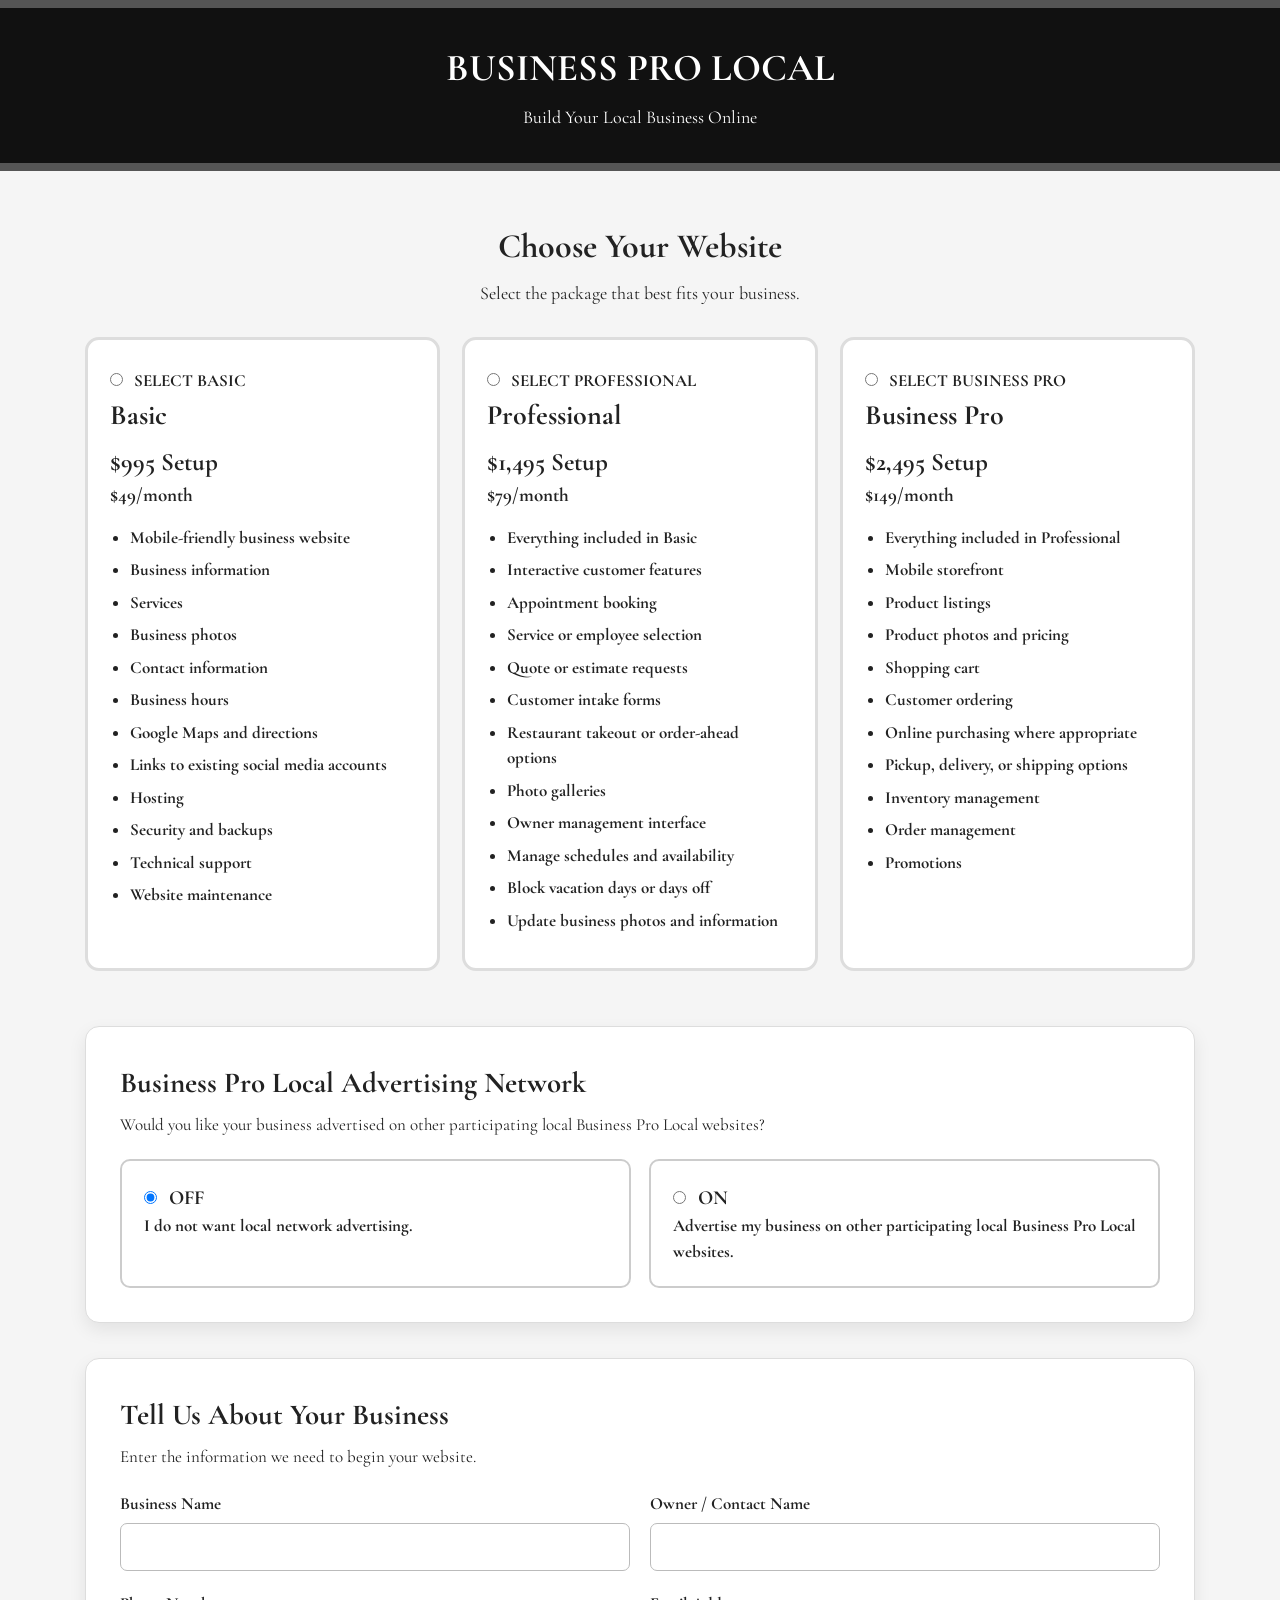
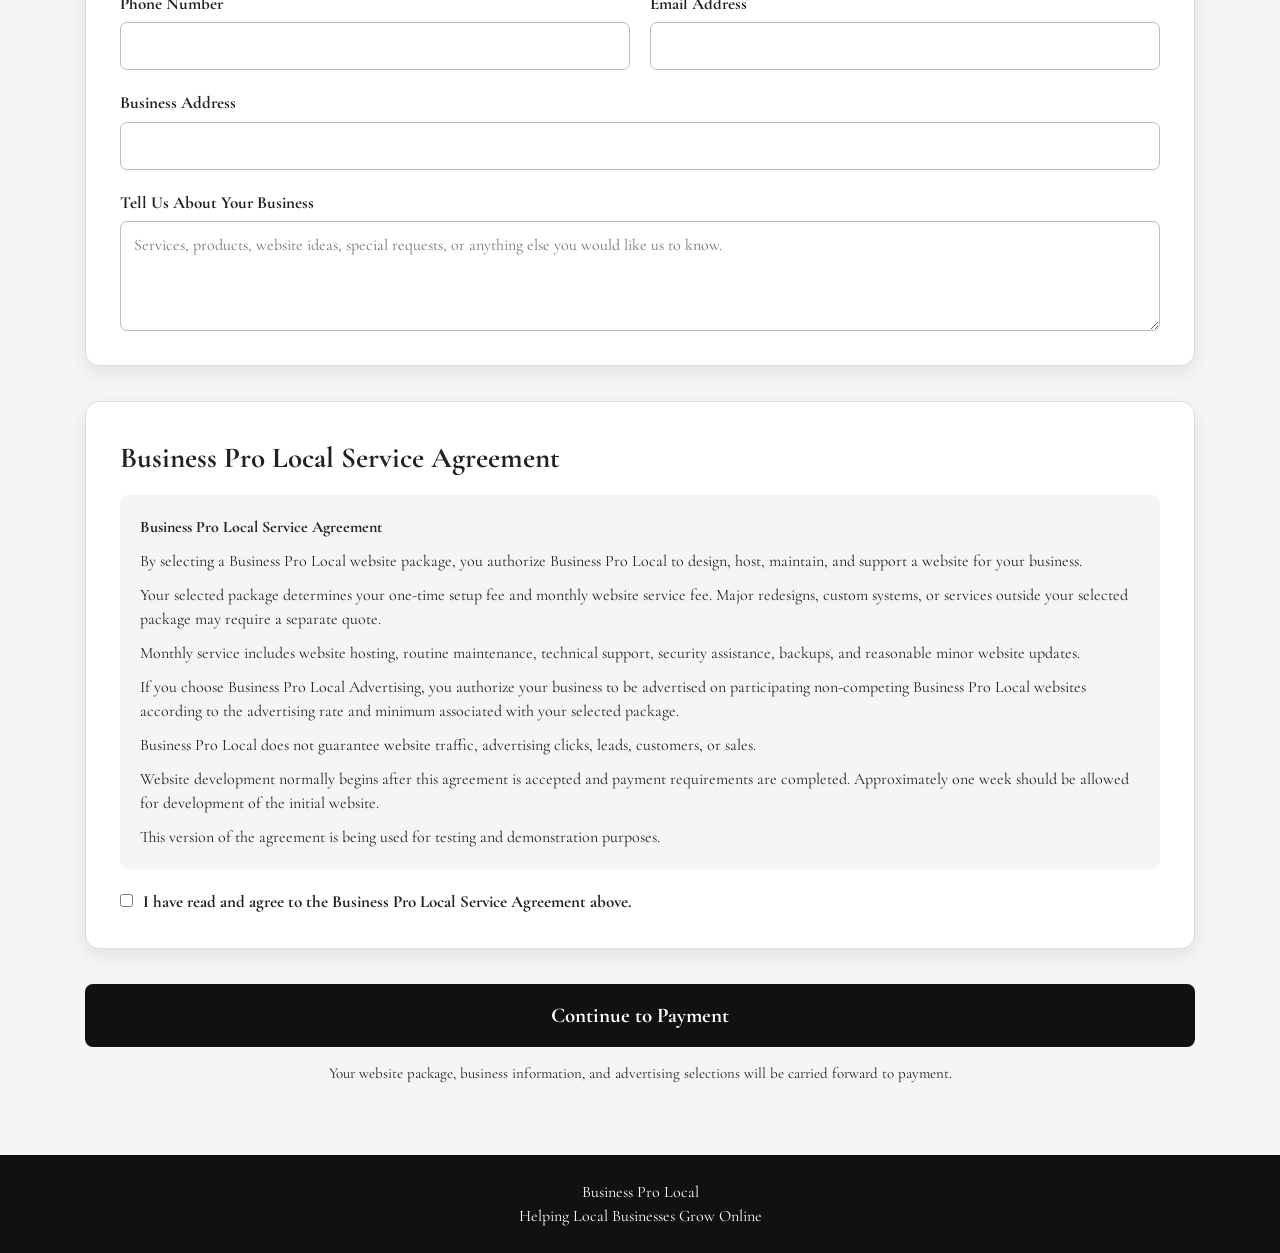
==== join.html @ d3c9e93b "Add files via upload" ====
<!DOCTYPE html>
<html lang="en">

<head>

  <meta charset="UTF-8">

  <meta
    name="viewport"
    content="width=device-width, initial-scale=1.0"
  >

  <title>Join Business Pro Local</title>

  <link
    rel="preconnect"
    href="https://fonts.googleapis.com"
  >

  <link
    rel="preconnect"
    href="https://fonts.gstatic.com"
    crossorigin
  >

  <link
    href="https://fonts.googleapis.com/css2?family=Cormorant+Garamond:wght@600;700&display=swap"
    rel="stylesheet"
  >

  <style>

    * {
      box-sizing: border-box;
      margin: 0;
      padding: 0;
    }

    body {
      font-family:
        "Cormorant Garamond",
        Georgia,
        "Times New Roman",
        serif;

      background: #f5f5f5;
      color: #222;
      line-height: 1.5;
    }

    header {
      background: #111;
      color: white;
      text-align: center;
      padding: 32px 20px;
      border-top: 8px solid #555;
      border-bottom: 8px solid #555;
    }

    header h1 {
      font-size: 38px;
    }

    header p {
      margin-top: 7px;
      font-size: 18px;
    }

    main {
      width: 100%;
      max-width: 1150px;
      margin: 0 auto;
      padding: 50px 20px 70px;
    }

    .section-heading {
      text-align: center;
      margin-bottom: 30px;
    }

    .section-heading h2 {
      font-size: 34px;
      margin-bottom: 8px;
    }

    .section-heading p {
      font-size: 18px;
    }

    .plan-grid {
      display: grid;
      grid-template-columns: repeat(3, 1fr);
      gap: 22px;
      margin-bottom: 55px;
    }

    .plan-card {
      background: white;
      border: 3px solid #ddd;
      border-radius: 14px;
      padding: 28px 22px;
      cursor: pointer;

      transition:
        border-color 0.2s ease,
        transform 0.2s ease,
        box-shadow 0.2s ease;
    }

    .plan-card:hover {
      transform: translateY(-3px);
      border-color: #555;
    }

    .plan-card.selected {
      border-color: #111;

      box-shadow:
        0 8px 20px rgba(0, 0, 0, 0.15);
    }

    .plan-card input {
      width: auto;
      margin-right: 7px;
    }

    .plan-card h3 {
      font-size: 28px;
      margin-bottom: 8px;
    }

    .setup-price {
      font-size: 25px;
      font-weight: 700;
    }

    .monthly-price {
      font-size: 19px;
      font-weight: 700;
      margin-bottom: 14px;
    }

    .plan-card ul {
      padding-left: 20px;
      margin-top: 15px;
    }

    .plan-card li {
      margin-bottom: 7px;
    }

    .signup-section {
      background: white;
      padding: 34px;
      margin-bottom: 35px;
      border-radius: 14px;
      border: 1px solid #ddd;

      box-shadow:
        0 7px 18px rgba(0, 0, 0, 0.08);
    }

    .signup-section h2 {
      font-size: 29px;
      margin-bottom: 7px;
    }

    .signup-section > p {
      margin-bottom: 22px;
      font-size: 17px;
    }

    .advertising-choice {
      display: grid;
      grid-template-columns: repeat(2, 1fr);
      gap: 18px;
    }

    .advertising-option {
      display: block;
      padding: 22px;
      border: 2px solid #ccc;
      border-radius: 10px;
      cursor: pointer;
    }

    .advertising-option:hover {
      border-color: #555;
    }

    .advertising-option input {
      width: auto;
      margin-right: 8px;
    }

    .advertising-option strong {
      font-size: 20px;
    }

    .ad-details {
      display: none;
      margin-top: 25px;
      padding: 22px;
      background: #111;
      color: white;
      border-radius: 10px;
      border-left: 7px solid #555;
    }

    .ad-details.visible {
      display: block;
    }

    .ad-rate {
      color: white;
      font-size: 24px;
      font-weight: 700;
      margin: 8px 0;
    }

    .network-rules {
      margin-top: 15px;
      padding-left: 20px;
    }

    .network-rules li {
      margin-bottom: 6px;
    }

    .form-grid {
      display: grid;
      grid-template-columns: repeat(2, 1fr);
      gap: 20px;
    }

    .form-field {
      display: flex;
      flex-direction: column;
      gap: 6px;
    }

    .form-field.full-width {
      grid-column: 1 / -1;
    }

    label {
      font-weight: 700;
      font-size: 17px;
    }

    input,
    textarea {
      width: 100%;
      padding: 13px;
      border: 1px solid #bbb;
      border-radius: 7px;
      font-family: inherit;
      font-size: 16px;
    }

    textarea {
      min-height: 110px;
      resize: vertical;
    }

    .agreement-preview {
      background: #f5f5f5;
      padding: 20px;
      border-radius: 9px;
      margin-top: 15px;
    }

    .agreement-preview p {
      margin-bottom: 10px;
    }

    .agreement-preview p:last-child {
      margin-bottom: 0;
    }

    .agreement-checkbox {
      display: flex;
      align-items: flex-start;
      gap: 10px;
      margin-top: 20px;
    }

    .agreement-checkbox input {
      width: auto;
      margin-top: 5px;
    }

    .continue-button {
      display: block;
      width: 100%;
      padding: 16px 24px;
      background: #111;
      color: white;
      border: 3px solid #111;
      border-radius: 8px;
      font-family: inherit;
      font-size: 21px;
      font-weight: 700;
      cursor: pointer;
    }

    .continue-button:hover {
      background: white;
      color: #111;
    }

    .next-step-note {
      text-align: center;
      margin-top: 15px;
      font-size: 15px;
    }

    footer {
      background: #111;
      color: white;
      text-align: center;
      padding: 25px;
    }

    @media (max-width: 850px) {

      .plan-grid {
        grid-template-columns: 1fr;
      }

      .advertising-choice {
        grid-template-columns: 1fr;
      }

    }

    @media (max-width: 600px) {

      header h1 {
        font-size: 30px;
      }

      main {
        padding:
          35px 14px
          55px;
      }

      .signup-section {
        padding: 24px 18px;
      }

      .form-grid {
        grid-template-columns: 1fr;
      }

      .form-field.full-width {
        grid-column: auto;
      }

    }

  </style>

</head>


<body>


  <header>

    <h1>
      BUSINESS PRO LOCAL
    </h1>

    <p>
      Build Your Local Business Online
    </p>

  </header>


  <main>


    <section>

      <div class="section-heading">

        <h2>
          Choose Your Website
        </h2>

        <p>
          Select the package that best fits your business.
        </p>

      </div>


      <div class="plan-grid">


        <label
          class="plan-card"
          data-plan-card="basic"
        >

          <div>

            <input
              type="radio"
              name="website-plan"
              value="basic"
            >

            <strong>
              SELECT BASIC
            </strong>

          </div>

          <h3>
            Basic
          </h3>

          <p class="setup-price">
            $995 Setup
          </p>

          <p class="monthly-price">
            $49/month
          </p>

          <ul>

            <li>
              Mobile-friendly business website
            </li>

            <li>
              Business information
            </li>

            <li>
              Services
            </li>

            <li>
              Business photos
            </li>

            <li>
              Contact information
            </li>

            <li>
              Business hours
            </li>

            <li>
              Google Maps and directions
            </li>

            <li>
              Links to existing social media accounts
            </li>

            <li>
              Hosting
            </li>

            <li>
              Security and backups
            </li>

            <li>
              Technical support
            </li>

            <li>
              Website maintenance
            </li>

          </ul>

        </label>


        <label
          class="plan-card"
          data-plan-card="professional"
        >

          <div>

            <input
              type="radio"
              name="website-plan"
              value="professional"
            >

            <strong>
              SELECT PROFESSIONAL
            </strong>

          </div>

          <h3>
            Professional
          </h3>

          <p class="setup-price">
            $1,495 Setup
          </p>

          <p class="monthly-price">
            $79/month
          </p>

          <ul>

            <li>
              Everything included in Basic
            </li>

            <li>
              Interactive customer features
            </li>

            <li>
              Appointment booking
            </li>

            <li>
              Service or employee selection
            </li>

            <li>
              Quote or estimate requests
            </li>

            <li>
              Customer intake forms
            </li>

            <li>
              Restaurant takeout or order-ahead options
            </li>

            <li>
              Photo galleries
            </li>

            <li>
              Owner management interface
            </li>

            <li>
              Manage schedules and availability
            </li>

            <li>
              Block vacation days or days off
            </li>

            <li>
              Update business photos and information
            </li>

          </ul>

        </label>


        <label
          class="plan-card"
          data-plan-card="business-pro"
        >

          <div>

            <input
              type="radio"
              name="website-plan"
              value="business-pro"
            >

            <strong>
              SELECT BUSINESS PRO
            </strong>

          </div>

          <h3>
            Business Pro
          </h3>

          <p class="setup-price">
            $2,495 Setup
          </p>

          <p class="monthly-price">
            $149/month
          </p>

          <ul>

            <li>
              Everything included in Professional
            </li>

            <li>
              Mobile storefront
            </li>

            <li>
              Product listings
            </li>

            <li>
              Product photos and pricing
            </li>

            <li>
              Shopping cart
            </li>

            <li>
              Customer ordering
            </li>

            <li>
              Online purchasing where appropriate
            </li>

            <li>
              Pickup, delivery, or shipping options
            </li>

            <li>
              Inventory management
            </li>

            <li>
              Order management
            </li>

            <li>
              Promotions
            </li>

          </ul>

        </label>


      </div>

    </section>


    <section class="signup-section">

      <h2>
        Business Pro Local Advertising Network
      </h2>

      <p>
        Would you like your business advertised on other
        participating local Business Pro Local websites?
      </p>


      <div class="advertising-choice">


        <label class="advertising-option">

          <input
            type="radio"
            name="advertising"
            value="off"
            checked
          >

          <strong>
            OFF
          </strong>

          <p>
            I do not want local network advertising.
          </p>

        </label>


        <label class="advertising-option">

          <input
            type="radio"
            name="advertising"
            value="on"
          >

          <strong>
            ON
          </strong>

          <p>
            Advertise my business on other participating
            local Business Pro Local websites.
          </p>

        </label>


      </div>


      <div
        id="ad-details"
        class="ad-details"
      >

        <h3>
          Your Advertising Plan
        </h3>

        <p
          id="ad-rate"
          class="ad-rate"
        >
        </p>

        <p>
          Your advertisement will only appear on other
          participating local Business Pro Local websites.
        </p>

        <ul class="network-rules">

          <li>
            Local Business Pro Local network only
          </li>

          <li>
            Not Google Ads
          </li>

          <li>
            Not Facebook or social media advertising
          </li>

          <li>
            No direct competitor advertising
          </li>

          <li>
            You pay according to your selected
            Business Pro Local website package
          </li>

        </ul>

      </div>

    </section>


    <section class="signup-section">

      <h2>
        Tell Us About Your Business
      </h2>

      <p>
        Enter the information we need to begin your website.
      </p>


      <div class="form-grid">


        <div class="form-field">

          <label for="business-name">
            Business Name
          </label>

          <input
            type="text"
            id="business-name"
          >

        </div>


        <div class="form-field">

          <label for="owner-name">
            Owner / Contact Name
          </label>

          <input
            type="text"
            id="owner-name"
          >

        </div>


        <div class="form-field">

          <label for="business-phone">
            Phone Number
          </label>

          <input
            type="tel"
            id="business-phone"
          >

        </div>


        <div class="form-field">

          <label for="business-email">
            Email Address
          </label>

          <input
            type="email"
            id="business-email"
          >

        </div>


        <div class="form-field full-width">

          <label for="business-address">
            Business Address
          </label>

          <input
            type="text"
            id="business-address"
          >

        </div>


        <div class="form-field full-width">

          <label for="business-notes">
            Tell Us About Your Business
          </label>

          <textarea
            id="business-notes"
            placeholder="Services, products, website ideas, special requests, or anything else you would like us to know."
          ></textarea>

        </div>


      </div>

    </section>


    <section class="signup-section">

      <h2>
        Business Pro Local Service Agreement
      </h2>


      <div class="agreement-preview">

        <p>
          <strong>
            Business Pro Local Service Agreement
          </strong>
        </p>

        <p>
          By selecting a Business Pro Local website package,
          you authorize Business Pro Local to design, host,
          maintain, and support a website for your business.
        </p>

        <p>
          Your selected package determines your one-time setup fee
          and monthly website service fee. Major redesigns, custom
          systems, or services outside your selected package may
          require a separate quote.
        </p>

        <p>
          Monthly service includes website hosting, routine maintenance,
          technical support, security assistance, backups, and reasonable
          minor website updates.
        </p>

        <p>
          If you choose Business Pro Local Advertising, you authorize
          your business to be advertised on participating non-competing
          Business Pro Local websites according to the advertising rate
          and minimum associated with your selected package.
        </p>

        <p>
          Business Pro Local does not guarantee website traffic,
          advertising clicks, leads, customers, or sales.
        </p>

        <p>
          Website development normally begins after this agreement
          is accepted and payment requirements are completed.
          Approximately one week should be allowed for development
          of the initial website.
        </p>

        <p>
          This version of the agreement is being used for testing
          and demonstration purposes.
        </p>

      </div>


      <label class="agreement-checkbox">

        <input
          type="checkbox"
          id="agreement-ready"
        >

        <span>
          I have read and agree to the
          Business Pro Local Service Agreement above.
        </span>

      </label>

    </section>


    <button
      type="button"
      id="continue-button"
      class="continue-button"
    >
      Continue to Payment
    </button>


    <p class="next-step-note">
      Your website package, business information,
      and advertising selections will be carried forward to payment.
    </p>


  </main>


  <footer>

    <p>
      Business Pro Local
    </p>

    <p>
      Helping Local Businesses Grow Online
    </p>

  </footer>


  <script>

    const CHECKOUT_ENDPOINT =
      "https://village-barber-sms.onrender.com/create-checkout-session";


    const planRates = {

      basic: {
        clickRate: "$0.75 per click",
        minimum: "$25 monthly minimum"
      },

      professional: {
        clickRate: "$1.25 per click",
        minimum: "$50 monthly minimum"
      },

      "business-pro": {
        clickRate: "$2.00 per click",
        minimum: "$75 monthly minimum"
      }

    };


    const planInputs =
      document.querySelectorAll(
        'input[name="website-plan"]'
      );


    const planCards =
      document.querySelectorAll(
        "[data-plan-card]"
      );


    const advertisingInputs =
      document.querySelectorAll(
        'input[name="advertising"]'
      );


    const adDetails =
      document.getElementById(
        "ad-details"
      );


    const adRate =
      document.getElementById(
        "ad-rate"
      );


    const continueButton =
      document.getElementById(
        "continue-button"
      );


    let selectedPlan =
      "";


    function selectPlan(
      plan
    ) {

      if (!planRates[plan]) {
        return;
      }


      selectedPlan =
        plan;


      planInputs.forEach(
        input => {

          input.checked =
            input.value === plan;

        }
      );


      planCards.forEach(
        card => {

          card.classList.toggle(
            "selected",
            card.dataset.planCard === plan
          );

        }
      );


      updateAdvertisingRate();

    }


    function updateAdvertisingRate() {

      const selectedAdvertising =
        document.querySelector(
          'input[name="advertising"]:checked'
        );


      const advertisingOn =
        selectedAdvertising &&
        selectedAdvertising.value === "on";


      if (!advertisingOn) {

        adDetails.classList.remove(
          "visible"
        );

        return;

      }


      adDetails.classList.add(
        "visible"
      );


      if (!selectedPlan) {

        adRate.textContent =
          "Choose a website package to see your advertising rate.";

        return;

      }


      const rate =
        planRates[
          selectedPlan
        ];


      adRate.textContent =
        `${rate.clickRate} • ${rate.minimum}`;

    }


    planInputs.forEach(
      input => {

        input.addEventListener(
          "change",
          () => {

            selectPlan(
              input.value
            );

          }
        );

      }
    );


    advertisingInputs.forEach(
      input => {

        input.addEventListener(
          "change",
          updateAdvertisingRate
        );

      }
    );


    const params =
      new URLSearchParams(
        window.location.search
      );


    const requestedPlan =
      params.get(
        "plan"
      );


    if (
      requestedPlan &&
      planRates[
        requestedPlan
      ]
    ) {

      selectPlan(
        requestedPlan
      );

    }


    const paymentStatus =
      params.get(
        "payment"
      );


    if (paymentStatus === "success") {

      window.setTimeout(
        () => {

          alert(
            "Payment completed successfully. Thank you for joining Business Pro Local."
          );

        },
        300
      );

    }


    if (paymentStatus === "cancelled") {

      window.setTimeout(
        () => {

          alert(
            "Payment was cancelled. Your information has not been charged."
          );

        },
        300
      );

    }


    continueButton.addEventListener(
      "click",
      async () => {

        const businessName =
          document.getElementById(
            "business-name"
          ).value.trim();


        const ownerName =
          document.getElementById(
            "owner-name"
          ).value.trim();


        const phone =
          document.getElementById(
            "business-phone"
          ).value.trim();


        const email =
          document.getElementById(
            "business-email"
          ).value.trim();


        const businessAddress =
          document.getElementById(
            "business-address"
          ).value.trim();


        const businessNotes =
          document.getElementById(
            "business-notes"
          ).value.trim();


        const selectedAdvertising =
          document.querySelector(
            'input[name="advertising"]:checked'
          );


        const advertising =
          selectedAdvertising
            ? selectedAdvertising.value
            : "off";


        const agreementReady =
          document.getElementById(
            "agreement-ready"
          ).checked;


        if (!selectedPlan) {

          alert(
            "Please choose a website package."
          );

          return;

        }


        if (
          !businessName ||
          !ownerName ||
          !phone ||
          !email
        ) {

          alert(
            "Please complete your business name, contact name, phone number, and email address."
          );

          return;

        }


        if (!agreementReady) {

          alert(
            "Please read and agree to the Business Pro Local Service Agreement."
          );

          return;

        }


        continueButton.disabled =
          true;

        continueButton.textContent =
          "Opening Secure Payment...";


        try {

          const response =
            await fetch(
              CHECKOUT_ENDPOINT,
              {

                method: "POST",

                headers: {
                  "Content-Type": "application/json"
                },

                body:
                  JSON.stringify({
                    plan: selectedPlan,
                    advertising,
                    businessName,
                    ownerName,
                    phone,
                    email,
                    businessAddress,
                    businessNotes
                  })

              }
            );


          const result =
            await response.json();


          if (
            !response.ok ||
            !result.success ||
            !result.url
          ) {

            throw new Error(
              result.error ||
              "Stripe checkout could not be started."
            );

          }


          window.location.href =
            result.url;


        } catch (error) {

          console.error(
            "Checkout error:",
            error
          );


          alert(
            error.message ||
            "Payment could not be started. Please try again."
          );


          continueButton.disabled =
            false;

          continueButton.textContent =
            "Continue to Payment";

        }

      }
    );

  </script>


</body>

</html>
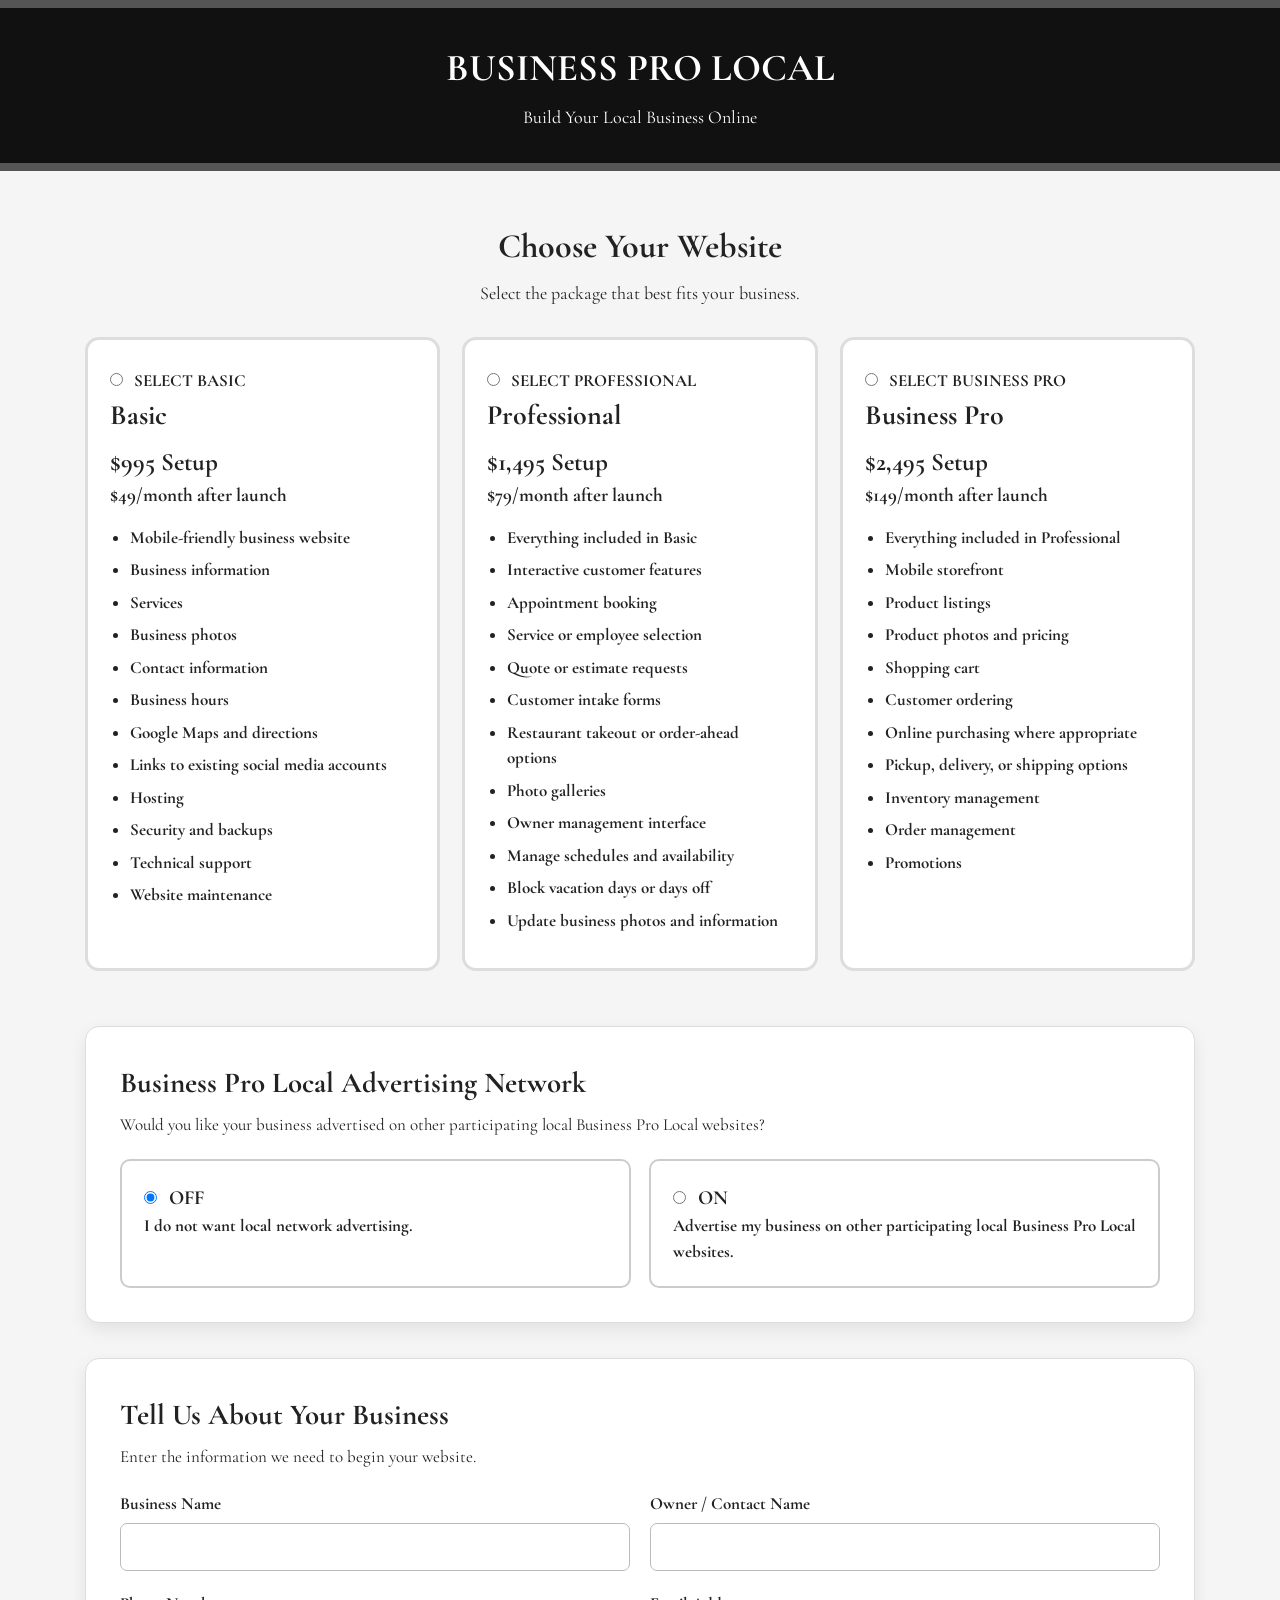
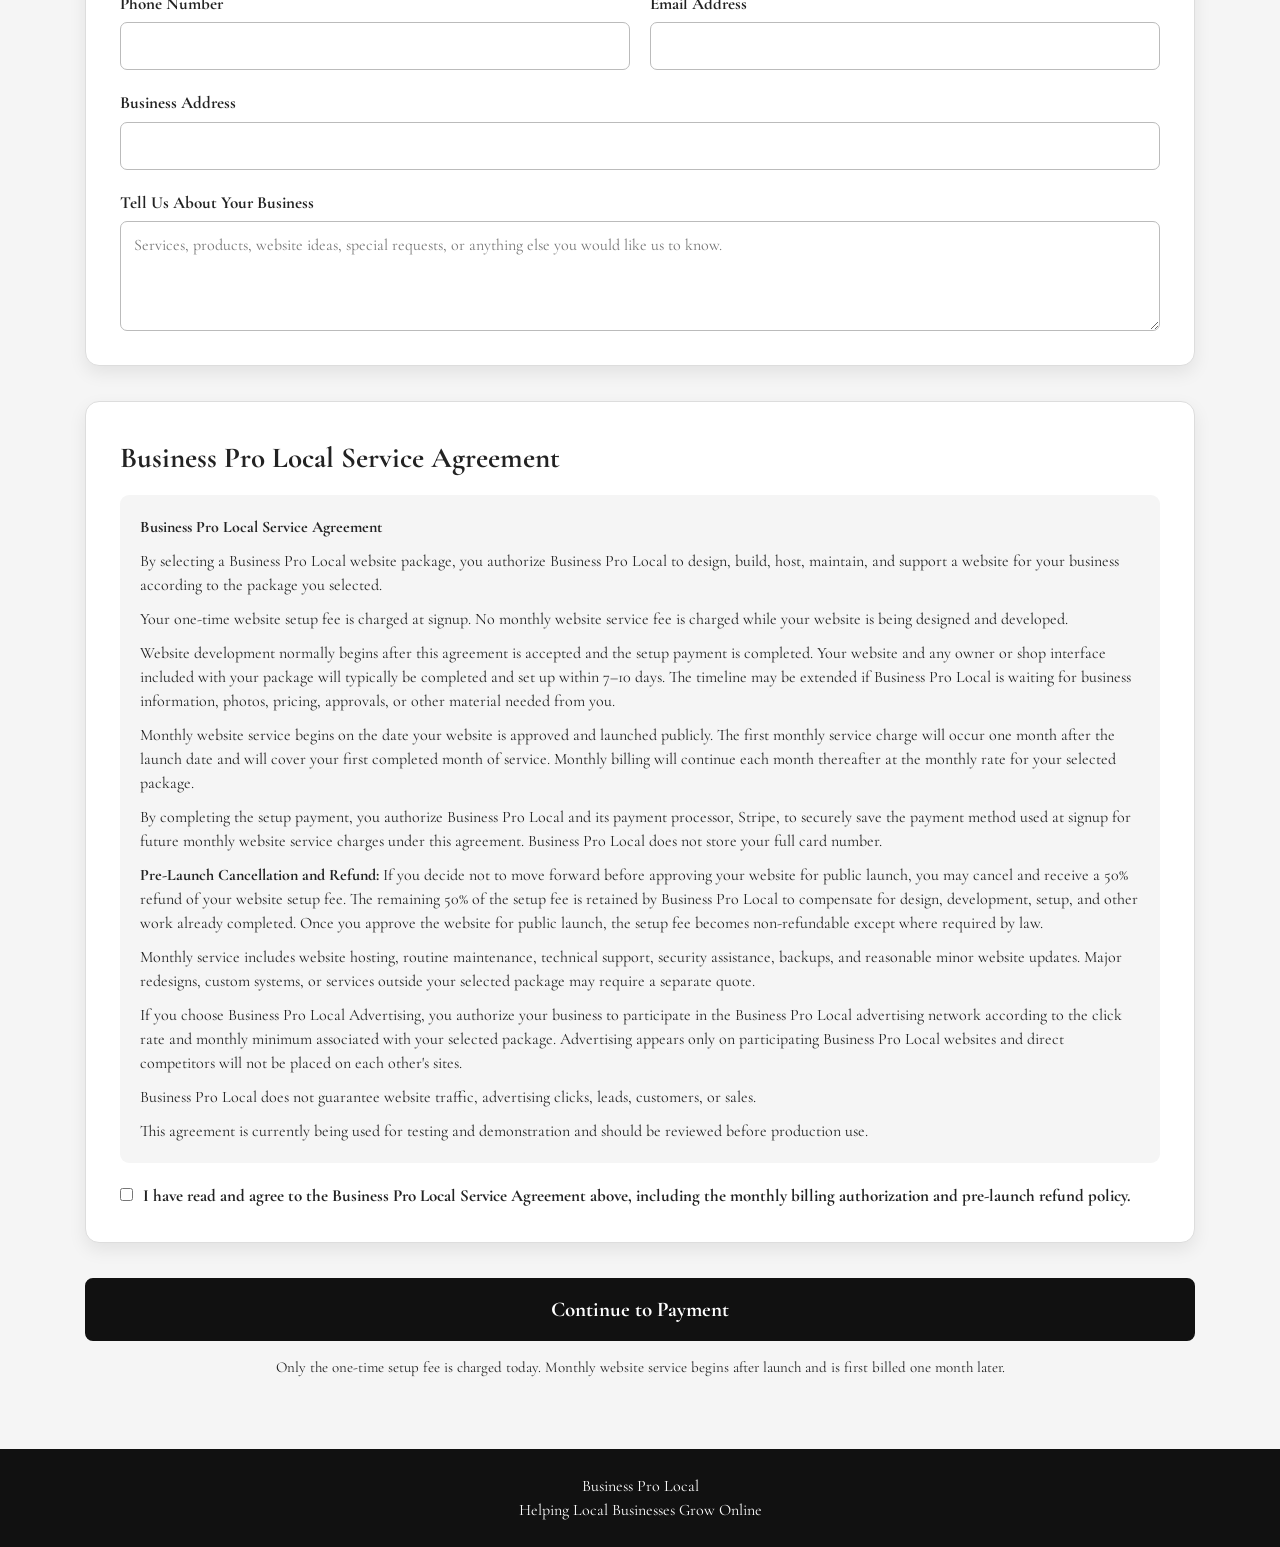
==== commit 0d24d005: "Update print statement from 'Hello' to 'Goodbye'" ====
--- a/join.html
+++ b/join.html
@@ -430,7 +430,7 @@
           </p>
 
           <p class="monthly-price">
-            $49/month
+            $49/month after launch
           </p>
 
           <ul>
@@ -516,7 +516,7 @@
           </p>
 
           <p class="monthly-price">
-            $79/month
+            $79/month after launch
           </p>
 
           <ul>
@@ -602,7 +602,7 @@
           </p>
 
           <p class="monthly-price">
-            $149/month
+            $149/month after launch
           </p>
 
           <ul>
@@ -889,28 +889,71 @@
 
         <p>
           By selecting a Business Pro Local website package,
-          you authorize Business Pro Local to design, host,
-          maintain, and support a website for your business.
+          you authorize Business Pro Local to design, build, host,
+          maintain, and support a website for your business according
+          to the package you selected.
         </p>
 
         <p>
-          Your selected package determines your one-time setup fee
-          and monthly website service fee. Major redesigns, custom
-          systems, or services outside your selected package may
-          require a separate quote.
+          Your one-time website setup fee is charged at signup.
+          No monthly website service fee is charged while your
+          website is being designed and developed.
+        </p>
+
+        <p>
+          Website development normally begins after this agreement
+          is accepted and the setup payment is completed. Your website
+          and any owner or shop interface included with your package
+          will typically be completed and set up within 7–10 days.
+          The timeline may be extended if Business Pro Local is waiting
+          for business information, photos, pricing, approvals, or other
+          material needed from you.
+        </p>
+
+        <p>
+          Monthly website service begins on the date your website is
+          approved and launched publicly. The first monthly service
+          charge will occur one month after the launch date and will
+          cover your first completed month of service. Monthly billing
+          will continue each month thereafter at the monthly rate for
+          your selected package.
+        </p>
+
+        <p>
+          By completing the setup payment, you authorize Business Pro
+          Local and its payment processor, Stripe, to securely save the
+          payment method used at signup for future monthly website
+          service charges under this agreement. Business Pro Local does
+          not store your full card number.
+        </p>
+
+        <p>
+          <strong>Pre-Launch Cancellation and Refund:</strong>
+          If you decide not to move forward before approving your
+          website for public launch, you may cancel and receive a
+          50% refund of your website setup fee. The remaining 50%
+          of the setup fee is retained by Business Pro Local to
+          compensate for design, development, setup, and other work
+          already completed. Once you approve the website for public
+          launch, the setup fee becomes non-refundable except where
+          required by law.
         </p>
 
         <p>
           Monthly service includes website hosting, routine maintenance,
           technical support, security assistance, backups, and reasonable
-          minor website updates.
+          minor website updates. Major redesigns, custom systems, or
+          services outside your selected package may require a separate
+          quote.
         </p>
 
         <p>
           If you choose Business Pro Local Advertising, you authorize
-          your business to be advertised on participating non-competing
-          Business Pro Local websites according to the advertising rate
-          and minimum associated with your selected package.
+          your business to participate in the Business Pro Local
+          advertising network according to the click rate and monthly
+          minimum associated with your selected package. Advertising
+          appears only on participating Business Pro Local websites and
+          direct competitors will not be placed on each other's sites.
         </p>
 
         <p>
@@ -919,15 +962,8 @@
         </p>
 
         <p>
-          Website development normally begins after this agreement
-          is accepted and payment requirements are completed.
-          Approximately one week should be allowed for development
-          of the initial website.
-        </p>
-
-        <p>
-          This version of the agreement is being used for testing
-          and demonstration purposes.
+          This agreement is currently being used for testing and
+          demonstration and should be reviewed before production use.
         </p>
 
       </div>
@@ -941,8 +977,9 @@
         >
 
         <span>
-          I have read and agree to the
-          Business Pro Local Service Agreement above.
+          I have read and agree to the Business Pro Local Service
+          Agreement above, including the monthly billing authorization
+          and pre-launch refund policy.
         </span>
 
       </label>
@@ -960,8 +997,8 @@
 
 
     <p class="next-step-note">
-      Your website package, business information,
-      and advertising selections will be carried forward to payment.
+      Only the one-time setup fee is charged today. Monthly website
+      service begins after launch and is first billed one month later.
     </p>
 
 
@@ -1206,7 +1243,7 @@
         () => {
 
           alert(
-            "Payment completed successfully. Thank you for joining Business Pro Local."
+            "Setup payment completed successfully. No monthly service fee was charged today. Thank you for joining Business Pro Local."
           );
 
         },
@@ -1416,4 +1453,4 @@
 
 </body>
 
-</html>+</html>
